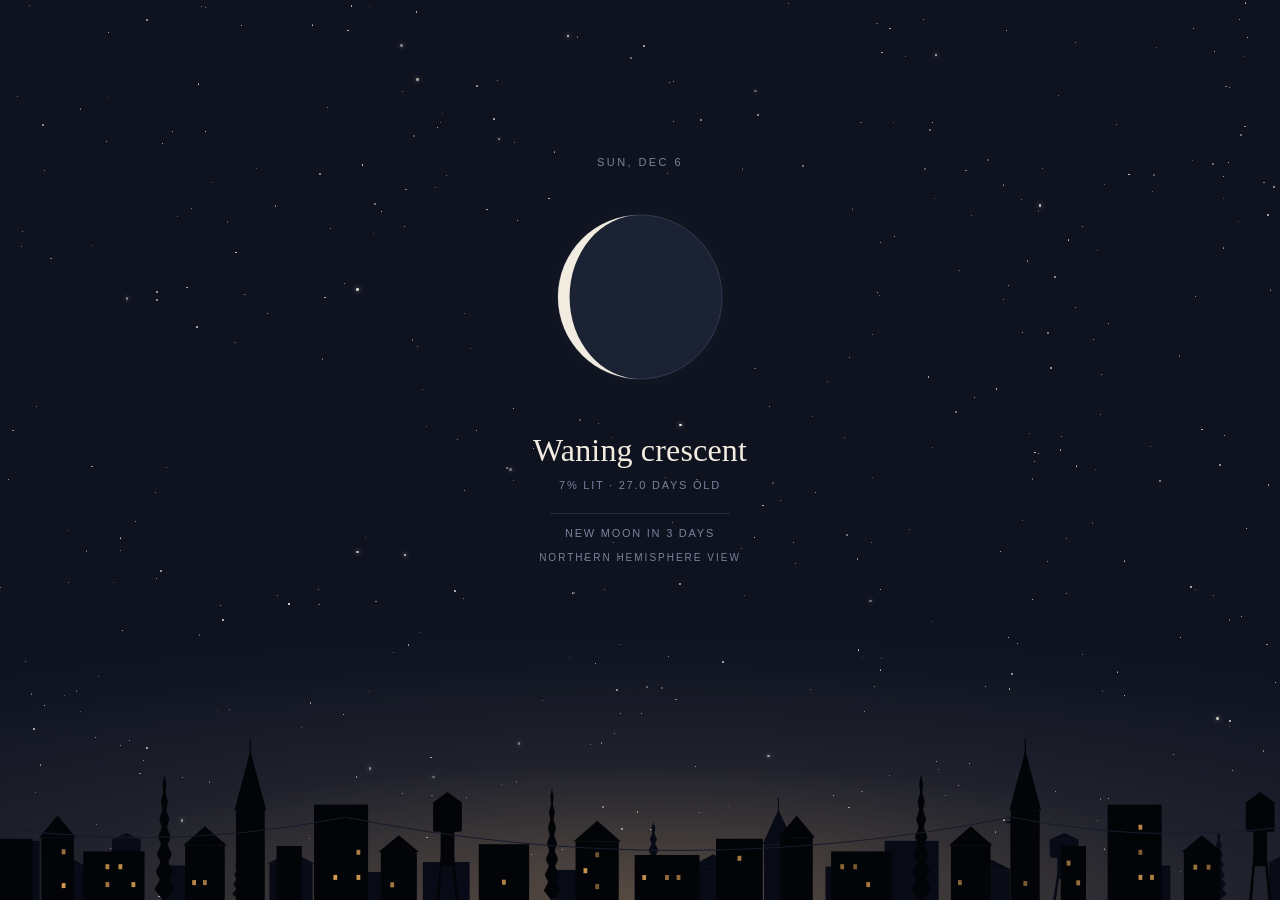
==== index.html @ b5a99184 "Split the single file into a real PWA moon-5.html held markup, styles, ephemeris, scenery and wiring" ====
<!DOCTYPE html>
<html lang="en">
<head>
<meta charset="utf-8">
<meta name="viewport" content="width=device-width, initial-scale=1, viewport-fit=cover">
<title>Moon</title>
<meta name="description" content="The phase of the moon tonight, over a small city.">
<meta name="theme-color" content="#0f1320">
<meta name="apple-mobile-web-app-capable" content="yes">
<meta name="mobile-web-app-capable" content="yes">
<meta name="apple-mobile-web-app-title" content="Moon">
<meta name="apple-mobile-web-app-status-bar-style" content="black-translucent">
<link rel="manifest" href="manifest.json">
<link rel="icon" href="icons/icon-192.png" sizes="192x192" type="image/png">
<link rel="apple-touch-icon" href="icons/apple-touch-icon.png">
<link rel="stylesheet" href="css/moon.css">
</head>
<body>
  <div id="sky" aria-hidden="true"></div>
  <div id="glow" aria-hidden="true"></div>

  <div class="date fade" id="date"></div>

  <div class="moon-wrap fade" style="animation-delay:.05s">
    <svg viewBox="-128 -128 256 256" role="img" aria-labelledby="a11y">
      <title id="a11y">Moon phase</title>
      <defs>
        <radialGradient id="moonGlow">
          <stop offset="42%" stop-color="rgba(242,236,224,.20)"/>
          <stop offset="100%" stop-color="rgba(242,236,224,0)"/>
        </radialGradient>
        <clipPath id="litClip"><path id="clipPath" d=""/></clipPath>
      </defs>
      <circle id="halo" cx="0" cy="0" r="126" fill="url(#moonGlow)"/>
      <circle cx="0" cy="0" r="100" fill="var(--ink-lift)"/>
      <circle cx="0" cy="0" r="100" fill="none" stroke="rgba(121,131,156,.35)" stroke-width="1"/>
      <g id="disc">
        <path id="lit" d="" fill="var(--bone)"/>
        <g clip-path="url(#litClip)" fill="#ddd2bd">
          <ellipse cx="-30" cy="-38" rx="26" ry="20" opacity=".55"/>
          <ellipse cx="14"  cy="-52" rx="17" ry="13" opacity=".42"/>
          <ellipse cx="34"  cy="-8"  rx="22" ry="27" opacity=".48"/>
          <ellipse cx="-46" cy="18"  rx="19" ry="15" opacity=".38"/>
          <ellipse cx="-8"  cy="30"  rx="14" ry="11" opacity=".30"/>
          <ellipse cx="52"  cy="46"  rx="11" ry="9"  opacity=".26"/>
        </g>
      </g>
    </svg>
  </div>

  <h1 class="name fade" id="name" style="animation-delay:.1s">&nbsp;</h1>
  <div class="stats fade" id="stats" style="animation-delay:.15s"></div>
  <div class="next fade" id="next" style="animation-delay:.2s"></div>
  <div class="foot fade" style="animation-delay:.25s"><button id="hemi" type="button"></button></div>

  <div id="town" aria-hidden="true"></div>
<script type="module" src="js/app.js"></script>
</body>
</html>
---- css/moon.css ----
/* Moon -- phase display over a small city.
   Palette and layout only; scene.js paints the sky and skyline. */

:root{
  --ink:        #0f1320;
  --ink-lift:   #1b2233;
  --bone:       #f2ece0;
  --bone-dim:   #ddd3c0;
  --muted:      #79839c;
  --hair:       rgba(121,131,156,.22);
  --town-back:  #080b16;
  --town-front: #020408;
  --wire:       #161c2b;
  --win:        #e0a355;

  --town-h: clamp(110px, 20vh, 190px);
  --moon-y: 0px;              /* reserved: real altitude above the roofline */

  --serif: "Iowan Old Style","Palatino Linotype",Palatino,Georgia,"Times New Roman",serif;
  --sans: ui-sans-serif,-apple-system,"Segoe UI",Roboto,sans-serif;
}
*{box-sizing:border-box;-webkit-tap-highlight-color:transparent}
html,body{height:100%}
body{
  margin:0;
  background:var(--ink);
  color:var(--bone);
  font-family:var(--sans);
  display:flex;
  flex-direction:column;
  align-items:center;
  justify-content:center;
  padding:calc(env(safe-area-inset-top) + 24px) 24px calc(var(--town-h) + 16px);
  overflow:hidden;
}

/* The sky wheels very slowly around the moon, like a long exposure.
   scene.js sets left/top/width/height: the field has to be fitted to the
   farthest screen corner or the rotation drags bare patches into view. */
#sky{
  position:fixed;left:0;top:0;width:100%;height:100%;
  pointer-events:none;z-index:0;
}
.star{
  position:absolute;border-radius:50%;background:var(--bone);
  opacity:var(--o);will-change:opacity;
}
.star.lg{ box-shadow:0 0 4px 1px rgba(242,236,224,.30) }
@media (prefers-reduced-motion:no-preference){
  #sky{animation:wheel 900s linear infinite}
  .star{animation:twinkle var(--dur) ease-in-out var(--delay) infinite}
}
@keyframes wheel{ to{ transform:rotate(360deg) } }
@keyframes twinkle{
  0%,100%{ opacity:calc(var(--o) * .55) }
  50%    { opacity:var(--o) }
}

/* streetlight bleed: sits above the stars, below the buildings, and reaches
   higher than the band so tall shapes still read against a lifted sky */
#glow{
  position:fixed;left:-10%;bottom:0;width:120%;
  height:calc(var(--town-h) * 2.2);
  z-index:0;pointer-events:none;
  background:
    radial-gradient(ellipse 55% 48% at 50% 100%, rgba(235,182,112,.20), transparent 72%),
    radial-gradient(ellipse 95% 85% at 50% 100%, rgba(224,163,85,.11),  transparent 70%),
    radial-gradient(ellipse 120% 100% at 50% 100%, rgba(126,140,178,.13), transparent 75%);
}

/* town sits in front of the sky, so stars set behind the roofline */
#town{
  position:fixed;left:0;right:0;bottom:0;
  height:var(--town-h);
  pointer-events:none;z-index:2;
}
#town svg{display:block;width:100%;height:100%}
.win{ transition:opacity 1.2s ease }

.date,.moon-wrap,.name,.stats,.next,.foot{position:relative;z-index:1}

.date{
  font-size:11px;letter-spacing:.22em;text-transform:uppercase;
  color:var(--muted);margin-bottom:24px;
}

.moon-wrap{
  width:min(56vw,210px);aspect-ratio:1;
  transform:translateY(var(--moon-y));
}
.moon-wrap svg{display:block;width:100%;height:100%;overflow:visible}

.name{
  font-family:var(--serif);
  font-size:clamp(25px,7vw,32px);
  font-weight:400;letter-spacing:.005em;
  margin:30px 0 0;text-align:center;line-height:1.15;
}

.stats{
  margin-top:11px;
  font-size:11px;letter-spacing:.16em;text-transform:uppercase;
  color:var(--muted);text-align:center;
}

.next{
  margin-top:22px;padding-top:13px;
  border-top:1px solid var(--hair);
  font-size:11px;letter-spacing:.16em;text-transform:uppercase;
  color:var(--muted);text-align:center;min-width:180px;
}

.foot{margin-top:4px}
button{
  appearance:none;background:none;border:0;
  font-family:var(--sans);font-size:10px;letter-spacing:.2em;text-transform:uppercase;
  color:var(--muted);padding:9px 14px;cursor:pointer;border-radius:2px;
}
button:hover{color:var(--bone-dim)}
button:focus-visible{outline:1px solid var(--muted);outline-offset:2px}

@media (prefers-reduced-motion:no-preference){
  .fade{animation:fade .9s ease both}
  /* land on the element's own offset, not "none", or this would override
     .moon-wrap's translateY(--moon-y) for good once the fade settles */
  @keyframes fade{
    from{opacity:0;transform:translateY(calc(var(--moon-y) + 6px))}
    to  {opacity:1;transform:translateY(var(--moon-y))}
  }
}
@media (max-height:620px){
  .name{margin-top:20px}
  .next{margin-top:16px}
  .date{margin-bottom:16px}
}
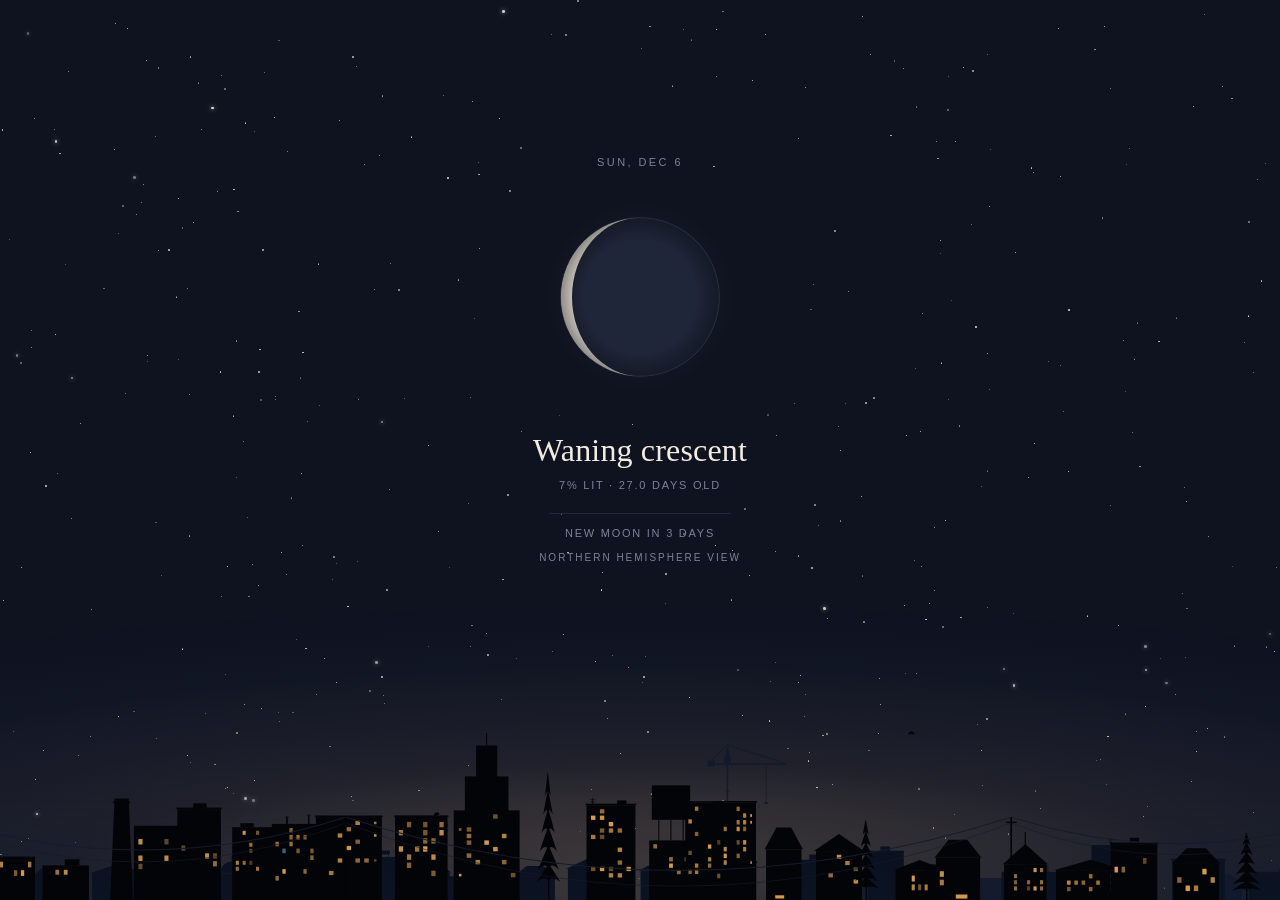
==== commit 21a92f81: "Make the moon disc read as a sphere It was a flat bone circle, six grey ellipses and a hard terminat" ====
--- a/index.html
+++ b/index.html
@@ -22,6 +22,7 @@
   <div class="date fade" id="date"></div>
 
   <div class="moon-wrap fade" style="animation-delay:.05s">
+   <div class="moon-pos">
     <svg viewBox="-128 -128 256 256" role="img" aria-labelledby="a11y">
       <title id="a11y">Moon phase</title>
       <defs>
@@ -29,23 +30,44 @@
           <stop offset="42%" stop-color="rgba(242,236,224,.20)"/>
           <stop offset="100%" stop-color="rgba(242,236,224,0)"/>
         </radialGradient>
+        <!-- limb darkening: the edge of a sphere is dimmer than its middle -->
+        <radialGradient id="limb">
+          <stop offset="0%"  stop-color="rgba(0,0,0,0)"/>
+          <stop offset="72%" stop-color="rgba(0,0,0,0)"/>
+          <stop offset="100%" stop-color="rgba(8,10,18,.42)"/>
+        </radialGradient>
+        <!-- softens the terminator; the disc clip below keeps the limb crisp -->
+        <filter id="soften" x="-20%" y="-20%" width="140%" height="140%">
+          <feGaussianBlur stdDeviation="1.5"/>
+        </filter>
+        <clipPath id="discClip"><circle cx="0" cy="0" r="100"/></clipPath>
         <clipPath id="litClip"><path id="clipPath" d=""/></clipPath>
       </defs>
+
       <circle id="halo" cx="0" cy="0" r="126" fill="url(#moonGlow)"/>
       <circle cx="0" cy="0" r="100" fill="var(--ink-lift)"/>
+      <!-- earthshine: the unlit face is lit by the Earth, most visibly when
+           the crescent is thin -->
+      <circle id="earthshine" cx="0" cy="0" r="100" fill="var(--earthshine)" opacity="0"/>
       <circle cx="0" cy="0" r="100" fill="none" stroke="rgba(121,131,156,.35)" stroke-width="1"/>
+
       <g id="disc">
-        <path id="lit" d="" fill="var(--bone)"/>
-        <g clip-path="url(#litClip)" fill="#ddd2bd">
-          <ellipse cx="-30" cy="-38" rx="26" ry="20" opacity=".55"/>
-          <ellipse cx="14"  cy="-52" rx="17" ry="13" opacity=".42"/>
-          <ellipse cx="34"  cy="-8"  rx="22" ry="27" opacity=".48"/>
-          <ellipse cx="-46" cy="18"  rx="19" ry="15" opacity=".38"/>
-          <ellipse cx="-8"  cy="30"  rx="14" ry="11" opacity=".30"/>
-          <ellipse cx="52"  cy="46"  rx="11" ry="9"  opacity=".26"/>
+        <g clip-path="url(#discClip)" filter="url(#soften)">
+          <path id="lit" d="" fill="var(--bone)"/>
+          <g clip-path="url(#litClip)" fill="#ddd2bd">
+            <ellipse cx="-30" cy="-38" rx="26" ry="20" opacity=".55"/>
+            <ellipse cx="14"  cy="-52" rx="17" ry="13" opacity=".42"/>
+            <ellipse cx="34"  cy="-8"  rx="22" ry="27" opacity=".48"/>
+            <ellipse cx="-46" cy="18"  rx="19" ry="15" opacity=".38"/>
+            <ellipse cx="-8"  cy="30"  rx="14" ry="11" opacity=".30"/>
+            <ellipse cx="52"  cy="46"  rx="11" ry="9"  opacity=".26"/>
+          </g>
         </g>
       </g>
+
+      <circle cx="0" cy="0" r="100" fill="url(#limb)" pointer-events="none"/>
     </svg>
+   </div>
   </div>
 
   <h1 class="name fade" id="name" style="animation-delay:.1s">&nbsp;</h1>
--- a/css/moon.css
+++ b/css/moon.css
@@ -6,12 +6,17 @@
   --ink-lift:   #1b2233;
   --bone:       #f2ece0;
   --bone-dim:   #ddd3c0;
+  --earthshine: #56658c;      /* the unlit face, lit by the Earth */
   --muted:      #79839c;
   --hair:       rgba(121,131,156,.22);
-  --town-back:  #080b16;
+  /* three depth steps: distance washes contrast out and cools the hue,
+     it does not only make things smaller */
+  --town-far:   #10192c;
+  --town-back:  #080e1c;
   --town-front: #020408;
   --wire:       #161c2b;
   --win:        #e0a355;
+  --win-tv:     #7ea6d8;      /* one window with a television in it */
 
   --town-h: clamp(110px, 20vh, 190px);
   --moon-y: 0px;              /* reserved: real altitude above the roofline */
@@ -84,11 +89,18 @@
   color:var(--muted);margin-bottom:24px;
 }
 
-.moon-wrap{
-  width:min(56vw,210px);aspect-ratio:1;
-  transform:translateY(var(--moon-y));
+.moon-wrap{ width:min(56vw,210px);aspect-ratio:1 }
+/* Altitude and apparent size live here, not on .moon-wrap, so the intro
+   fade's own transform never overwrites them. */
+.moon-pos{
+  width:100%;height:100%;
+  transform:translateY(var(--moon-y)) scale(var(--moon-scale,1));
+  transition:transform .8s cubic-bezier(.22,.61,.36,1);
 }
 .moon-wrap svg{display:block;width:100%;height:100%;overflow:visible}
+/* the disc turns for a southern view; animating it makes the button legible */
+#disc{ transform-box:view-box;transform-origin:50% 50%;
+       transition:transform .5s cubic-bezier(.22,.61,.36,1) }
 
 .name{
   font-family:var(--serif);
@@ -121,15 +133,14 @@
 
 @media (prefers-reduced-motion:no-preference){
   .fade{animation:fade .9s ease both}
-  /* land on the element's own offset, not "none", or this would override
-     .moon-wrap's translateY(--moon-y) for good once the fade settles */
-  @keyframes fade{
-    from{opacity:0;transform:translateY(calc(var(--moon-y) + 6px))}
-    to  {opacity:1;transform:translateY(var(--moon-y))}
-  }
+  @keyframes fade{from{opacity:0;transform:translateY(6px)}to{opacity:1;transform:none}}
 }
 @media (max-height:620px){
   .name{margin-top:20px}
   .next{margin-top:16px}
   .date{margin-bottom:16px}
 }
+
+@media (prefers-reduced-motion:reduce){
+  .moon-pos,#disc{ transition:none }
+}
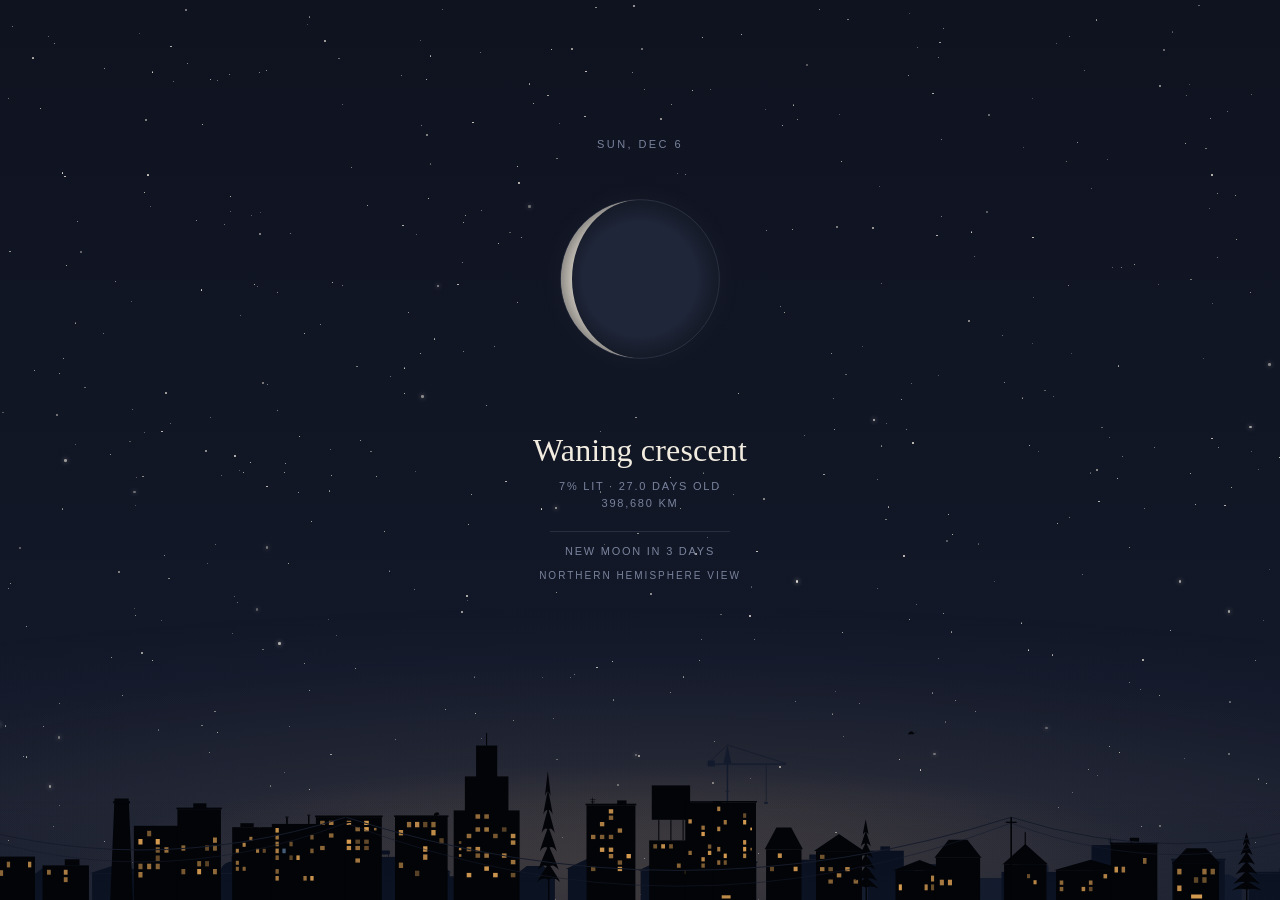
==== commit c90a4b7d: "Put the moon where it actually is, and light the scene from it Geolocation was read once and reduced" ====
--- a/index.html
+++ b/index.html
@@ -72,6 +72,7 @@
 
   <h1 class="name fade" id="name" style="animation-delay:.1s">&nbsp;</h1>
   <div class="stats fade" id="stats" style="animation-delay:.15s"></div>
+  <div class="stats detail fade" id="detail" style="animation-delay:.18s"></div>
   <div class="next fade" id="next" style="animation-delay:.2s"></div>
   <div class="foot fade" style="animation-delay:.25s"><button id="hemi" type="button"></button></div>
 
--- a/css/moon.css
+++ b/css/moon.css
@@ -15,11 +15,16 @@
   --town-back:  #080e1c;
   --town-front: #020408;
   --wire:       #161c2b;
+  --town-rim:   #3d4c6b;      /* moonlight catching the rooftops */
   --win:        #e0a355;
   --win-tv:     #7ea6d8;      /* one window with a television in it */
 
   --town-h: clamp(110px, 20vh, 190px);
   --moon-y: 0px;              /* reserved: real altitude above the roofline */
+
+  /* the sky, blended toward twilight by the sun's real altitude */
+  --sky-hi: #0f1320;
+  --sky-lo: #141a2b;
 
   --serif: "Iowan Old Style","Palatino Linotype",Palatino,Georgia,"Times New Roman",serif;
   --sans: ui-sans-serif,-apple-system,"Segoe UI",Roboto,sans-serif;
@@ -28,7 +33,7 @@
 html,body{height:100%}
 body{
   margin:0;
-  background:var(--ink);
+  background:linear-gradient(to bottom, var(--sky-hi), var(--sky-lo));
   color:var(--bone);
   font-family:var(--sans);
   display:flex;
@@ -89,7 +94,9 @@
   color:var(--muted);margin-bottom:24px;
 }
 
-.moon-wrap{ width:min(56vw,210px);aspect-ratio:1 }
+/* the bottom margin is headroom for the altitude offset, so a low moon never
+   sinks into the heading */
+.moon-wrap{ width:min(56vw,210px);aspect-ratio:1;margin-bottom:18px }
 /* Altitude and apparent size live here, not on .moon-wrap, so the intro
    fade's own transform never overwrites them. */
 .moon-pos{
@@ -98,8 +105,11 @@
   transition:transform .8s cubic-bezier(.22,.61,.36,1);
 }
 .moon-wrap svg{display:block;width:100%;height:100%;overflow:visible}
-/* the disc turns for a southern view; animating it makes the button legible */
-#disc{ transform-box:view-box;transform-origin:50% 50%;
+/* The disc turns for a southern view; animating it makes the button legible.
+   transform-origin must be 0 0, not 50% 50%: this viewBox is centred on the
+   origin (-128 -128 256 256), and a percentage resolves against the box size
+   to user (128,128) -- a corner -- which flings the disc off the canvas. */
+#disc{ transform-box:view-box;transform-origin:0 0;
        transition:transform .5s cubic-bezier(.22,.61,.36,1) }
 
 .name{
@@ -114,6 +124,8 @@
   font-size:11px;letter-spacing:.16em;text-transform:uppercase;
   color:var(--muted);text-align:center;
 }
+
+.detail{ margin-top:5px;opacity:.72 }
 
 .next{
   margin-top:22px;padding-top:13px;
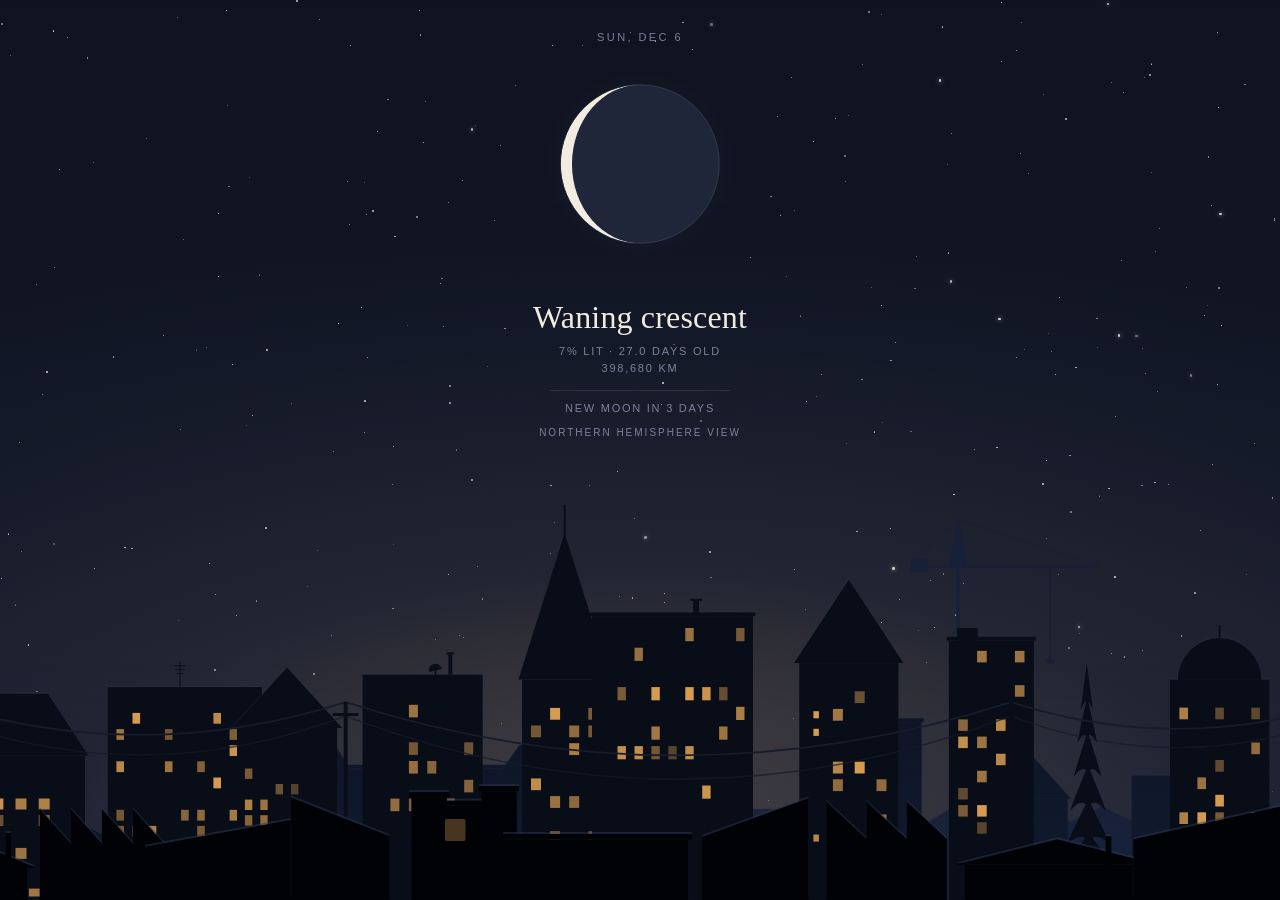
==== commit 88f0ba67: "Flatten the moon, drop the readout, and fix three review items Flat disc. The limb-darkening gradien" ====
--- a/index.html
+++ b/index.html
@@ -30,16 +30,6 @@
           <stop offset="42%" stop-color="rgba(242,236,224,.20)"/>
           <stop offset="100%" stop-color="rgba(242,236,224,0)"/>
         </radialGradient>
-        <!-- limb darkening: the edge of a sphere is dimmer than its middle -->
-        <radialGradient id="limb">
-          <stop offset="0%"  stop-color="rgba(0,0,0,0)"/>
-          <stop offset="72%" stop-color="rgba(0,0,0,0)"/>
-          <stop offset="100%" stop-color="rgba(8,10,18,.42)"/>
-        </radialGradient>
-        <!-- softens the terminator; the disc clip below keeps the limb crisp -->
-        <filter id="soften" x="-20%" y="-20%" width="140%" height="140%">
-          <feGaussianBlur stdDeviation="1.5"/>
-        </filter>
         <clipPath id="discClip"><circle cx="0" cy="0" r="100"/></clipPath>
         <clipPath id="litClip"><path id="clipPath" d=""/></clipPath>
       </defs>
@@ -52,20 +42,23 @@
       <circle cx="0" cy="0" r="100" fill="none" stroke="rgba(121,131,156,.35)" stroke-width="1"/>
 
       <g id="disc">
-        <g clip-path="url(#discClip)" filter="url(#soften)">
+        <g clip-path="url(#discClip)">
           <path id="lit" d="" fill="var(--bone)"/>
-          <g clip-path="url(#litClip)" fill="#ddd2bd">
-            <ellipse cx="-30" cy="-38" rx="26" ry="20" opacity=".55"/>
-            <ellipse cx="14"  cy="-52" rx="17" ry="13" opacity=".42"/>
-            <ellipse cx="34"  cy="-8"  rx="22" ry="27" opacity=".48"/>
-            <ellipse cx="-46" cy="18"  rx="19" ry="15" opacity=".38"/>
-            <ellipse cx="-8"  cy="30"  rx="14" ry="11" opacity=".30"/>
-            <ellipse cx="52"  cy="46"  rx="11" ry="9"  opacity=".26"/>
+          <!-- Clip stays in the disc's frame so it tracks the lit path; the
+               maria turn inside it, because the surface follows the
+               parallactic angle while the lit side follows the sun. -->
+          <g clip-path="url(#litClip)">
+            <g id="maria" fill="#ddd2bd">
+              <ellipse cx="-30" cy="-38" rx="26" ry="20" opacity=".55"/>
+              <ellipse cx="14"  cy="-52" rx="17" ry="13" opacity=".42"/>
+              <ellipse cx="34"  cy="-8"  rx="22" ry="27" opacity=".48"/>
+              <ellipse cx="-46" cy="18"  rx="19" ry="15" opacity=".38"/>
+              <ellipse cx="-8"  cy="30"  rx="14" ry="11" opacity=".30"/>
+              <ellipse cx="52"  cy="46"  rx="11" ry="9"  opacity=".26"/>
+            </g>
           </g>
         </g>
       </g>
-
-      <circle cx="0" cy="0" r="100" fill="url(#limb)" pointer-events="none"/>
     </svg>
    </div>
   </div>
--- a/css/moon.css
+++ b/css/moon.css
@@ -9,16 +9,26 @@
   --earthshine: #56658c;      /* the unlit face, lit by the Earth */
   --muted:      #79839c;
   --hair:       rgba(121,131,156,.22);
-  /* three depth steps: distance washes contrast out and cools the hue,
-     it does not only make things smaller */
-  --town-far:   #10192c;
-  --town-back:  #080e1c;
-  --town-front: #020408;
+  /* Depth ramp, monotonic: lighter is further. Below about L=0.008 there is
+     no usable separation left between two fills, so these only have to avoid
+     fighting the real cue -- see --town-edge. */
+  --town-far:   #16203a;
+  --town-back:  #0e1526;
+  --town-front: #080d18;
+  --town-fore:  #010206;
+
+  /* The actual separator. A thin line along each roofline carries about ten
+     times the luminance difference two dark fills can, which is why the
+     foreground reads as in front at all. */
+  --town-edge:  #2a3550;
   --wire:       #161c2b;
-  --town-rim:   #3d4c6b;      /* moonlight catching the rooftops */
   --win:        #e0a355;
   --win-tv:     #7ea6d8;      /* one window with a television in it */
 
+  /* Conservative default only. scene.js measures the text column and grows
+     this to whatever is genuinely left over -- the column's height moves with
+     the reader's font size, so any fixed reserve overlaps the skyline for
+     somebody. This value is what you get if the script never runs. */
   --town-h: clamp(110px, 20vh, 190px);
   --moon-y: 0px;              /* reserved: real altitude above the roofline */
 
@@ -57,12 +67,16 @@
 }
 .star.lg{ box-shadow:0 0 4px 1px rgba(242,236,224,.30) }
 @media (prefers-reduced-motion:no-preference){
-  #sky{animation:wheel 900s linear infinite}
+  /* A sidereal day is the honest rate, but it is 0.06 deg over a ten-second
+     glance -- which is to say invisible, and the sky may as well be a still.
+     This is a stylised drift instead: perceptible if you watch, never a
+     carousel. Raise it back toward 86164s for the true rate. */
+  #sky{animation:wheel 1200s linear infinite}
   .star{animation:twinkle var(--dur) ease-in-out var(--delay) infinite}
 }
 @keyframes wheel{ to{ transform:rotate(360deg) } }
 @keyframes twinkle{
-  0%,100%{ opacity:calc(var(--o) * .55) }
+  0%,100%{ opacity:calc(var(--o) * var(--amp, .55)) }
   50%    { opacity:var(--o) }
 }
 
@@ -85,18 +99,18 @@
   pointer-events:none;z-index:2;
 }
 #town svg{display:block;width:100%;height:100%}
-.win{ transition:opacity 1.2s ease }
+.win{ transition:opacity .7s ease }   /* a light switching on, not a dissolve */
 
 .date,.moon-wrap,.name,.stats,.next,.foot{position:relative;z-index:1}
 
 .date{
   font-size:11px;letter-spacing:.22em;text-transform:uppercase;
-  color:var(--muted);margin-bottom:24px;
+  color:var(--muted);margin-bottom:16px;
 }
 
 /* the bottom margin is headroom for the altitude offset, so a low moon never
    sinks into the heading */
-.moon-wrap{ width:min(56vw,210px);aspect-ratio:1;margin-bottom:18px }
+.moon-wrap{ width:min(56vw,210px,30vh);aspect-ratio:1;margin-bottom:12px }
 /* Altitude and apparent size live here, not on .moon-wrap, so the intro
    fade's own transform never overwrites them. */
 .moon-pos{
@@ -105,7 +119,8 @@
   transition:transform .8s cubic-bezier(.22,.61,.36,1);
 }
 .moon-wrap svg{display:block;width:100%;height:100%;overflow:visible}
-/* The disc turns for a southern view; animating it makes the button legible.
+/* The disc turns to the real bright-limb angle; animating it carries the
+   moon round through the night rather than snapping.
    transform-origin must be 0 0, not 50% 50%: this viewBox is centred on the
    origin (-128 -128 256 256), and a percentage resolves against the box size
    to user (128,128) -- a corner -- which flings the disc off the canvas. */
@@ -116,11 +131,11 @@
   font-family:var(--serif);
   font-size:clamp(25px,7vw,32px);
   font-weight:400;letter-spacing:.005em;
-  margin:30px 0 0;text-align:center;line-height:1.15;
+  margin:18px 0 0;text-align:center;line-height:1.15;
 }
 
 .stats{
-  margin-top:11px;
+  margin-top:9px;
   font-size:11px;letter-spacing:.16em;text-transform:uppercase;
   color:var(--muted);text-align:center;
 }
@@ -128,13 +143,14 @@
 .detail{ margin-top:5px;opacity:.72 }
 
 .next{
-  margin-top:22px;padding-top:13px;
+  margin-top:16px;padding-top:11px;
   border-top:1px solid var(--hair);
   font-size:11px;letter-spacing:.16em;text-transform:uppercase;
   color:var(--muted);text-align:center;min-width:180px;
 }
 
 .foot{margin-top:4px}
+.foot[hidden]{display:none}
 button{
   appearance:none;background:none;border:0;
   font-family:var(--sans);font-size:10px;letter-spacing:.2em;text-transform:uppercase;
@@ -144,7 +160,7 @@
 button:focus-visible{outline:1px solid var(--muted);outline-offset:2px}
 
 @media (prefers-reduced-motion:no-preference){
-  .fade{animation:fade .9s ease both}
+  .fade{animation:fade .7s ease both}
   @keyframes fade{from{opacity:0;transform:translateY(6px)}to{opacity:1;transform:none}}
 }
 @media (max-height:620px){
@@ -156,3 +172,23 @@
 @media (prefers-reduced-motion:reduce){
   .moon-pos,#disc{ transition:none }
 }
+
+/* A meteor: a short streak that stretches, then fades.
+   The rotation has to live inside the keyframes -- an inline transform would
+   simply be overridden by the animation -- and translateX after it moves the
+   streak along its own axis, which is the direction it points. */
+.meteor{
+  position:fixed;z-index:0;pointer-events:none;
+  height:1px;border-radius:1px;opacity:0;
+  transform-origin:0 50%;
+  background:linear-gradient(to right, rgba(242,236,224,0), rgba(242,236,224,.9));
+}
+@media (prefers-reduced-motion:no-preference){
+  .meteor{animation:streak var(--dur,.7s) cubic-bezier(.4,0,.85,.4) forwards}
+}
+@keyframes streak{
+  0%  {opacity:0;  transform:rotate(var(--rot)) translateX(0) scaleX(.15)}
+  15% {opacity:.9}
+  70% {opacity:.75}
+  100%{opacity:0;  transform:rotate(var(--rot)) translateX(var(--travel)) scaleX(1)}
+}
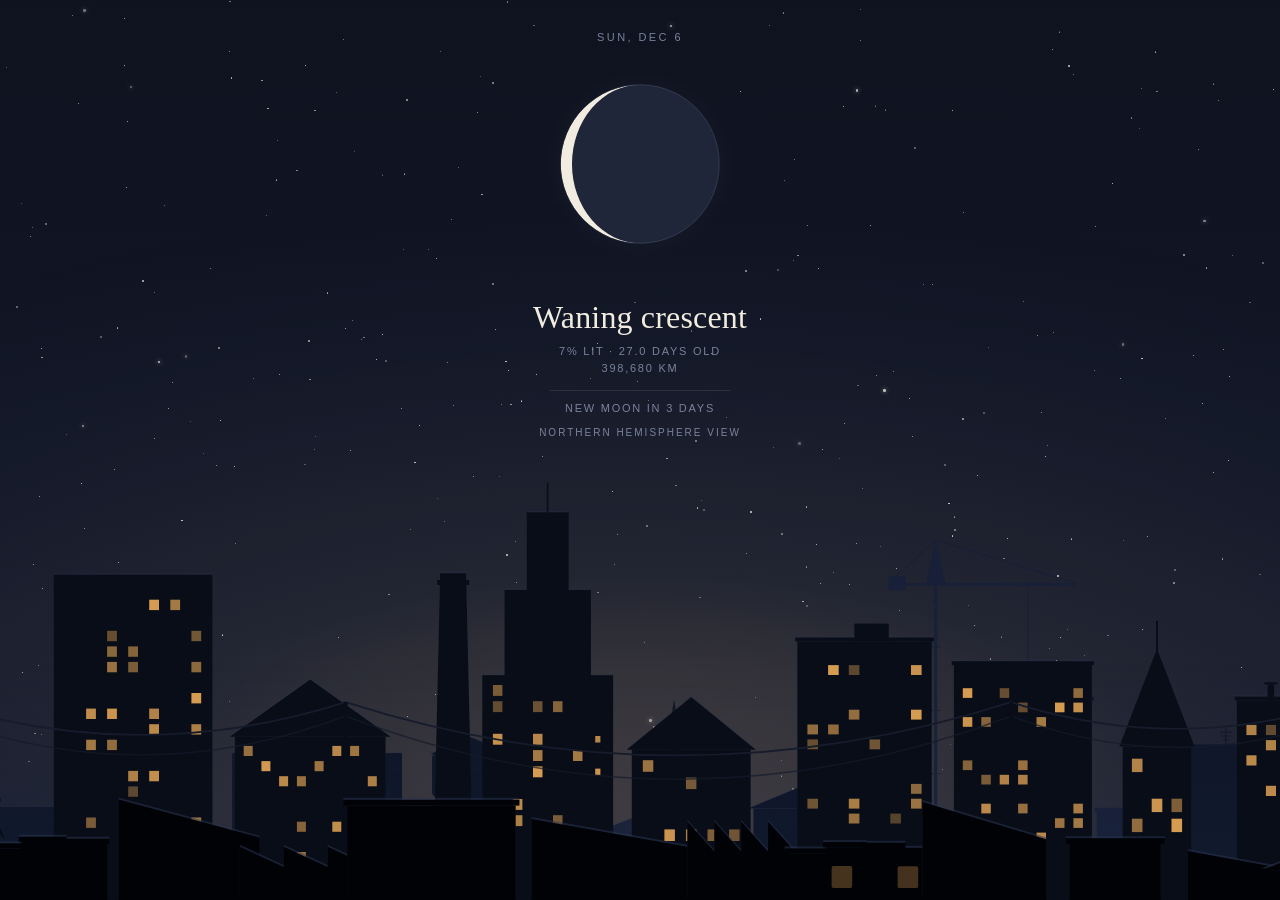
==== commit 10dcdb39: "Offer to add the app to the home screen A small banner, dismissed for good once it is turned down or" ====
--- a/index.html
+++ b/index.html
@@ -16,6 +16,12 @@
 <link rel="stylesheet" href="css/moon.css">
 </head>
 <body>
+  <div id="install" class="install" role="region" aria-label="Install" hidden>
+    <span id="install-text"></span>
+    <button id="install-add" type="button" hidden>Add</button>
+    <button id="install-no" type="button" aria-label="Dismiss">&times;</button>
+  </div>
+
   <div id="sky" aria-hidden="true"></div>
   <div id="glow" aria-hidden="true"></div>
 
--- a/css/moon.css
+++ b/css/moon.css
@@ -192,3 +192,31 @@
   70% {opacity:.75}
   100%{opacity:0;  transform:rotate(var(--rot)) translateX(var(--travel)) scaleX(1)}
 }
+
+/* The home-screen offer. Fixed, so fitBand's measurement of the text column
+   steps over it and the skyline keeps its height. */
+.install{
+  position:fixed;z-index:3;
+  /* Bottom, over the skyline. At the top it covered the date, and the
+     scenery is the one thing here that can afford to be sat on. */
+  left:12px;right:12px;bottom:calc(env(safe-area-inset-bottom) + 12px);
+  display:flex;align-items:center;gap:10px;
+  padding:10px 10px 10px 14px;
+  background:rgba(27,34,51,.94);
+  border:1px solid var(--hair);border-radius:4px;
+  font-size:10.5px;letter-spacing:.11em;text-transform:uppercase;
+  color:var(--bone-dim);line-height:1.45;
+}
+.install[hidden]{display:none}
+.install span{flex:1;min-width:0}
+.install button{
+  flex:none;padding:6px 10px;font-size:10px;letter-spacing:.16em;
+  border:1px solid var(--hair);border-radius:3px;color:var(--bone-dim);
+}
+.install button:hover{color:var(--bone)}
+#install-no{
+  border:0;padding:6px 8px;font-size:15px;letter-spacing:0;line-height:1;
+}
+@media (prefers-reduced-motion:no-preference){
+  .install{animation:fade .5s ease both}
+}
